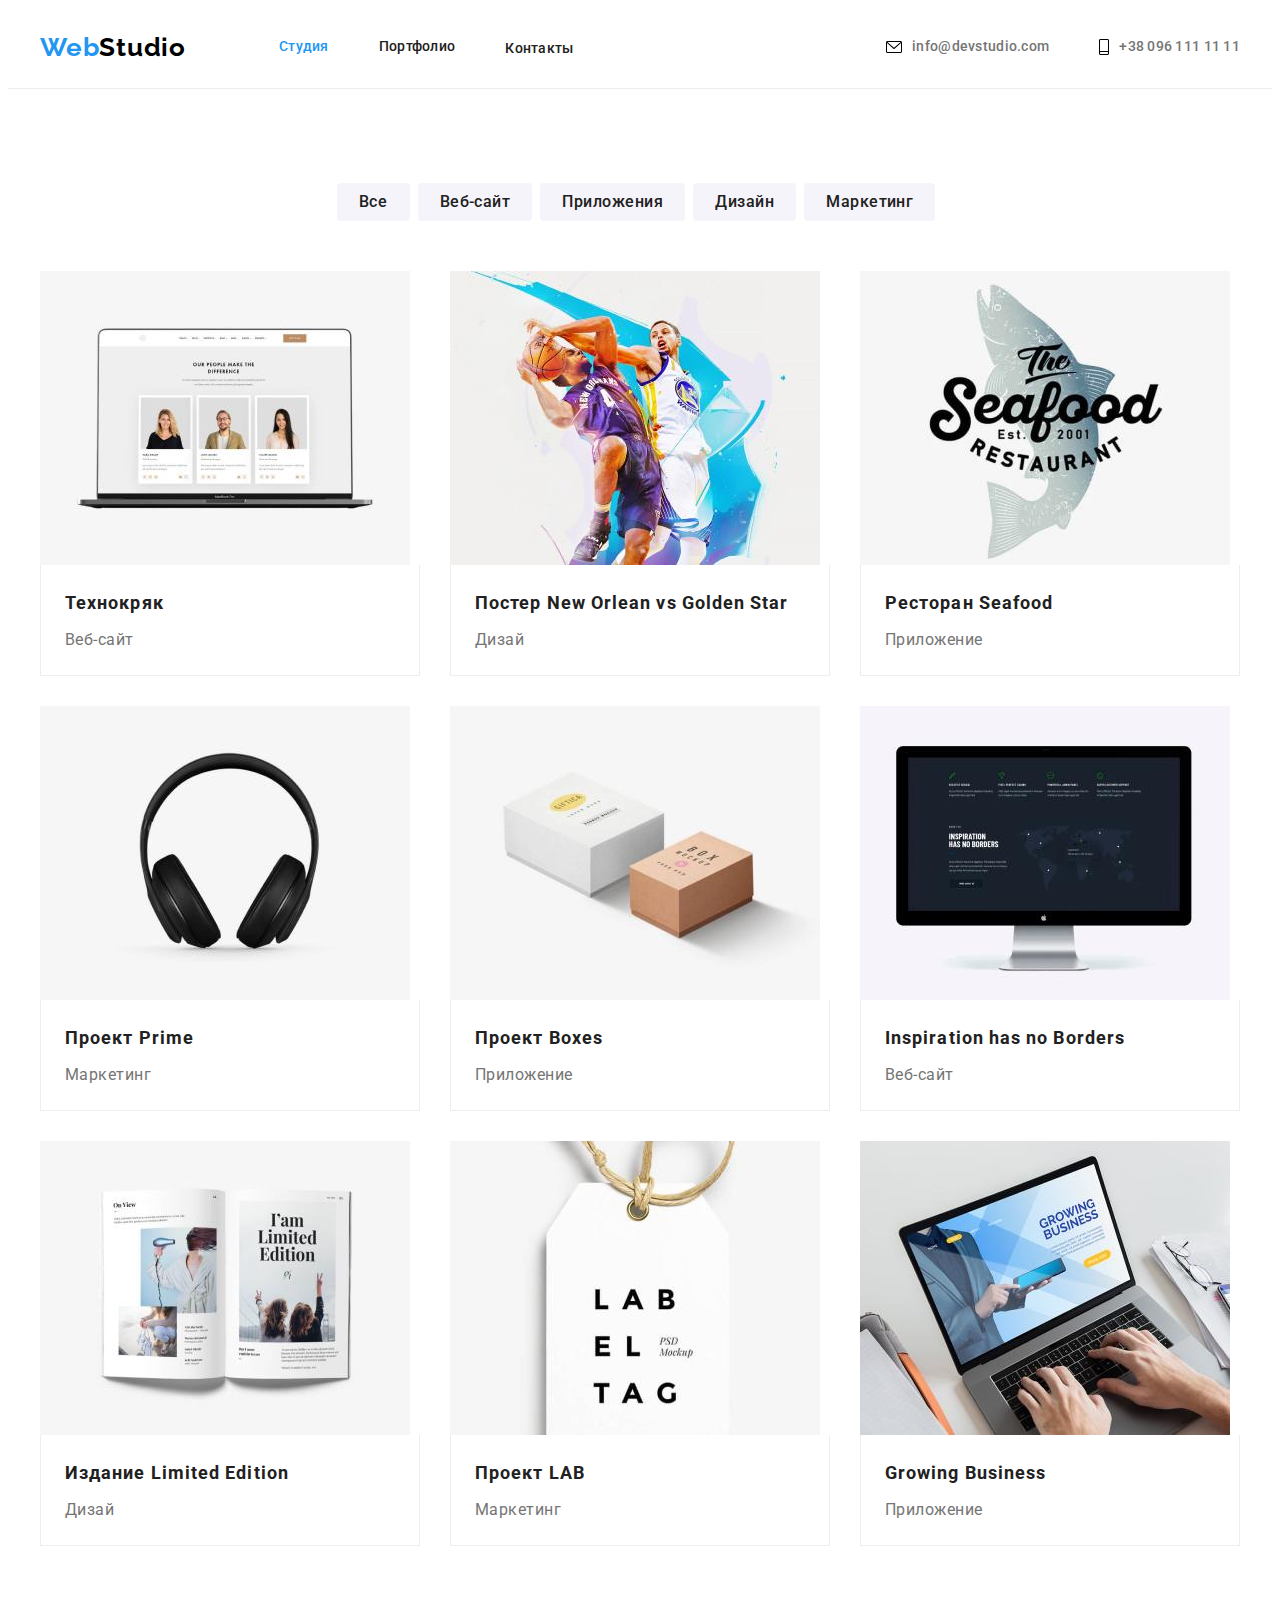
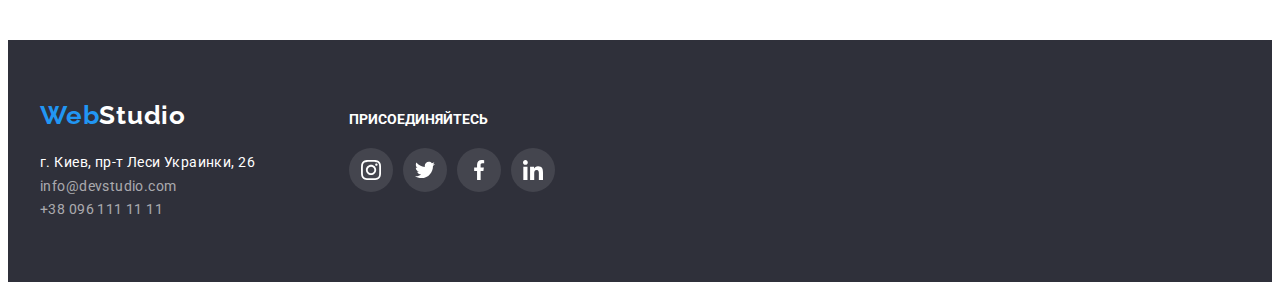
==== portfolio.html @ 243993ba "homework" ====
<!DOCTYPE html>
<html lang="ru">

<head>
    <meta charset="UTF-8">
    <meta http-equiv="X-UA-Compatible" content="IE=edge">
    <meta name="viewport" content="width=device-width, initial-scale=1.0">
    <title lang="en">WebStudio</title>
    <link rel="preconnect" href="https://fonts.googleapis.com">
    <link rel="preconnect" href="https://fonts.gstatic.com" crossorigin>
    <link href="https://fonts.googleapis.com/css2?family=Raleway:wght@700&family=Roboto:wght@400;500;700;900&display=swap" rel="stylesheet">
    <link rel="stylesheet" href="https://cdnjs.cloudflare.com/ajax/libs/modern-normalize/1.1.0/modern-normalize.min.css"
        integrity="sha512-wpPYUAdjBVSE4KJnH1VR1HeZfpl1ub8YT/NKx4PuQ5NmX2tKuGu6U/JRp5y+Y8XG2tV+wKQpNHVUX03MfMFn9Q=="
        crossorigin="anonymous" referrerpolicy="no-referrer" />
    <link rel="stylesheet" href="./css/style.css">
</head>
<body>
<header class="header cursor">
    <div class="container header-container">
        <nav class="header-nav">
            <a href="./index.html" lang="en" class="site-nav-link"><span>Web</span><span
                    class="header-second">Studio</span></a>
                    <ul class="site-nav"> 
                        <li class="nav-item">
                            <a rel="nofollow" class="site-nav-item-studio  current" href="./index.html" target="_blank">Студия</a>
                        </li>
                        <li class="nav-item">
                            <a rel="nofollow" class="site-item-link" href="./portfolio.html">Портфолио</a>
                        </li>
                        <li class="nav-item">
                            <a class="site-item-link" href="">Контакты</a>
                        </li>
                    </ul>
                    </nav>
                    <ul class="header-conntacts">
                        <li class="nav-item logo-mail">
                            <a class="contact header-contact" href="mailto:info@devstudio.com">info@devstudio.com</a>
                        </li>
                        <li class="header-container logo-tel">
                            <a class="contact header-contact"  href="tel:+380961111111">+38 096 111 11 11</a>
                        </li>
                    </ul>
    </div>
</header>
<main>
    <section class="section">
        <div class="container">
        <h2 class="visually-hidden">Галерея</h2>
        <ul class="btn-container">     
            <li class="btn-portfolio">  
            <button class="btn-item btn-black btn-white btn-shadow cursor" type="button">Все</button>
            </li>
            <li class="btn-portfolio">
            <button class="btn-item btn-black btn-white btn-shadow cursor" type="button">Веб-сайт</button>
            </li>
            <li class="btn-portfolio">
            <button class="btn-item btn-black btn-white btn-shadow cursor" type="button">Приложения</button>
            </li>
            <li class="btn-portfolio">
            <button class="btn-item btn-black btn-white btn-shadow cursor" type="button">Дизайн</button>
            </li>
            <li class="btn-portfolio">
            <button class="btn-item btn-black btn-white btn-shadow cursor" type="button">Маркетинг</button>
            </li>
        </ul>
        <ul class="gallery-list">
            <li class="gallery-item">
                <a>
                <img src="./img/img1.jpg" alt="Computer" width="370">
                <div class="gallery-card">
                <h3 class="gallery-title">Технокряк</h3>
                <p class="gallery-text">Веб-сайт</p>
                </div>
                </a>
            </li>
            <li class="gallery-item">
                <a>
                <img src="./img/img2.jpg" alt="Basketball" width="370">
                <div class="gallery-card">
                <h3 class="gallery-title">Постер<span lang="en"> New Orlean vs Golden Star</span></h3>
                <p class="gallery-text">Дизай</p>
                </div>
                </a>
            </li>
            <li class="gallery-item">
                <a>
                <img src="./img/img3.jpg" alt="Seafood" width="370">
                <div class="gallery-card">
                <h3 class="gallery-title">Ресторан <span lang="en"> Seafood</span></h3>
                <p class="gallery-text">Приложение</p>
                </div>
                </a>
            </li>
            <li class="gallery-item">
                <a>
                <img src="./img/img4.jpg" alt="Headphones" width="370">
                <div class="gallery-card">
                <h3 class="gallery-title">Проект <span lang="en">Prime</span></h3>
                <p class="gallery-text">Маркетинг</p>
                </div>
                </a>
            </li>
            <li class="gallery-item">
                <a>
                <img src="./img/img5.jpg" alt="Boxes" width="370">
                <div class="gallery-card">
                <h3 class="gallery-title">Проект <span lang="en">Boxes</span></h3>
                <p class="gallery-text">Приложение</p>
                </div>
                </a>
            </li>
            <li class="gallery-item">
                <a>
                <img src="./img/img6.jpg" alt="Monitore" width="370">
                <div class="gallery-card">
                <h3 class="gallery-title"><span lang="en">Inspiration has no Borders</span></h3>
                <p class="gallery-text">Веб-сайт</p>
                </div>
                </a>
            </li>
            <li class="gallery-item">
                <a>
                <img src="./img/img7.jpg" alt="Book" width="370">
                <div class="gallery-card">
                <h3 class="gallery-title">Издание <span lang="en">Limited Edition</span></h3>
                <p class="gallery-text">Дизай</p>
                </div>
                </a>
            </li>
            <li class="gallery-item">
                <a>
                <img src="./img/img8.jpg" alt="Label" width="370">
                <div class="gallery-card">
                <h3 class="gallery-title">Проект <span lang="en">LAB</span></h3>
                <p class="gallery-text">Маркетинг</p>
                </div>
                </a>
            </li>
            <li class="gallery-item">
                <a>
                <img src="./img/img9.jpg" alt="Work on computer" width="370">
                <div class="gallery-card">
                <h3 class="gallery-title"><span lang="en">Growing Business</span></h3>
                <p class="gallery-text">Приложение</p>
                </div>
                </a>
            </li>
        </ul>
        </div>
    </section>
</main>
<footer class="footer">
    <div class="container footer-container">
        <div class="bootom-address">
    <a href="./index.html" lang="en" class="site-nav-link"><span>Web</span><span class="footer-second">Studio</span></a>
    <ul class="contact contact-footer">
        <li>
            <a class="contact footer-contact-address" rel="nofollow" href="https://goo.gl/maps/RQNWH9hSLdEnsy7u5" target="_blank">г. Киев, пр-т Леси Украинки, 26</a>
        </li>
        <li class="contact-footer-information">
            <a class="contact footer-contact" href="mailto:info@devstudio.com">info@devstudio.com</a>
        </li>
        <li class="contact-footer-information">
            <a class="contact footer-contact" href="tel:+380961111111">+38 096 111 11 11</a>
        </li>
        </div>
    </ul>
    <div class="footer-icon">
        <h3 class="footer-icon-title">Присоединяйтесь</h3>
        <ul class="footer-list-icon">
            <li class="social-item">
                <a  href=""  class="social-link-footer">
                    <svg class="social-icon-footer" width="20" height="20" >
                        <use href="./img/icon-web.svg#icon-instagram">
                        </use>                        
                    </svg>
                </a>
            </li>  
            <li class="social-item">
                <a  href=""  class="social-link-footer">
                    <svg class="social-icon-footer" width="20" height="20" >
                        <use href="./img/icon-web.svg#icon-twitter">
                        </use>                        
                    </svg>
                </a>
            </li> 
            <li class="social-item">
                <a  href=""  class="social-link-footer">
                    <svg class="social-icon-footer" width="20" height="20" >
                        <use href="./img/icon-web.svg#icon-facebook">
                        </use>                        
                    </svg>
                </a>
            </li> 
            <li class="social-item">
                <a  href=""  class="social-link-footer">
                    <svg class="social-icon-footer" width="20" height="20" >
                        <use href="./img/icon-web.svg#icon-linkedin">
                        </use>                        
                    </svg>
                </a>
            </li>       
        </ul>
        </div>
    </div>
</footer>
</body>
</html>
---- css/style.css ----
:root {
    --header-color: #ffffff;
    --primary-text-color: #757575;
    --second-text-color: #000000;
    --third-text-color: #9da4bd;
    --primary-title-color: #ffffff;
    --secondary-title-color: #212121;
    --accent-color: #2196f3;
  }
  
  p,
  h1,
  h2,
  h3,
  h4,
  h5,
  h6 {
    margin: 0;
  }
  
  ul {
    margin: 0;
    padding: 0;
    list-style: none;
  }
  
  img {
    display: block;
    max-width: 100%;
    height: auto;
  }
  
  body {
    font-family: "Roboto", sans-serif;
  }
  a{
    text-decoration: none;
  }
  
  .container {
    width: 1200px;
    padding-left: 15px;
    padding-right: 15px;
    margin: 0 auto;
  }
  
  .visually-hidden {
    position: absolute;
    white-space: nowrap;
    width: 1px;
    height: 1px;
    overflow: hidden;
    border: 0;
    padding: 0;
    clip: rect(0 0 0 0);
    clip-path: inset(50%);
    margin: -1px;
  }
  .site-item-link:hover,
  .site-item-link:focus {
    color: var(--accent-color);
  }
  
  .contact:hover,
  .contact:focus {
    color: var(--accent-color);
  }
  
  .btn-shadow:hover,
  .btn-shadow:focus {
    filter: drop-shadow(0px 4px 4px rgba(0, 0, 0, 0.25));
  }
  
  .cursor {
    cursor: pointer;
  }
  .current{
    color: var(--accent-color)
  }
  
  /* -------------header-------------- */
  
  .site-nav {
    display: flex;
  }

  .header-nav {
    display: flex;
    align-items: center;
  }
  
  .header-container {
    display: flex;
  }
  
  .header-conntacts {
    display: flex;
    margin-left: auto;
    align-items: center;;
  }
  
  
  
  .nav-item:not(:last-child) {
    margin-right: 50px;
    display: flex;
    align-items: center;

  }
  
  .header {
    padding-top: 24px;
    padding-bottom: 25px;
    border-bottom: 1px solid #ececec;
  }
  
  .site-nav-link { 
    font-family: Raleway, sans-serif;
    font-style: normal;
    font-weight: 700;
    font-size: 26px;
    line-height: 1.19;
    letter-spacing: 0.03em;
    color: var(--accent-color);
    margin-right: 93px;}
  
  .header-second {
    color: var(--second-text-color);
  }
  
  .site-item-link {
    font-weight: 500;
    font-size: 14px;
    line-height: 1.14;
    letter-spacing: 0.02em;
    color: var(--secondary-title-color);
  }
  .site-nav-item-studio {
    font-weight: 500;
    font-size: 14px;
    line-height: 1.14;
    letter-spacing: 0.02em;
  }
  
  .header-link:hover,
  .header-link:focus {
    color: var(--accent-color);
  }
  
  .header-contact {
    font-weight: 500;
    font-size: 14px;
    line-height: 1.14;
    letter-spacing: 0.02em;
    color: var(--primary-text-color);
    display: flex;
    justify-content: center;
    align-items: center;
  }
  .header-conntacts{
  padding: 0%;
  align-items: center;
  }

  .social-item{
    width: 44px;
    height: 44px;
    margin-right: 10px;
  }
 
  .social-item:last-child{
  margin-right: 0;
  }
  .master-social{

  }
  .social-list{
  display: flex;
  justify-content: center;
  }
  .social-link{
    width: 100%;
    height: 100%;
    border-radius: 50%;
    display:flex;
    align-items: center;
    justify-content: center;
   

  }
  .social-link:hover,.social-link:focus{
   background-color:var(--accent-color);
  }
  .social-link:hover .social-icon,
  .social-link:focus .social-icon
  {
    fill: #ffffff;
  }
  .social-icon{
    fill: #AFB1B8;
  }
  .social-icon-footer{
    fill:#ffffff;
  }
  .social-link-footer{
    width: 100%;
    height: 100%;
    border-radius: 50%;
    display:flex;
    align-items: center;
    justify-content: center;
    background-color: rgba(255, 255, 255, 0.1);
  }
  .social-link-footer:hover,.social-link-footer:focus{
    background-color: var(--accent-color);
   }
  /* -------------hero-------------- */
  
  .section-hero {
    max-width: 1600px;
    background-color: #2f303a;
    height: 600px;
    align-items: center;
    margin-right: auto;
    margin-left: auto;
    padding-top: 200px;
    padding-bottom: 200px;
    background-image:linear-gradient(rgba(47, 48, 58, 0.4),rgba(47, 48, 58, 0.4)), url(../images/herobg.jpg); 
    background-position: center;
    background-repeat: no-repeat;
    background-size: cover;
  }
  
  .hero-title {
    font-weight: 900;
    font-size: 44px;
    line-height: 1.36;
    text-align: center;
    letter-spacing: 0.06em;
    text-transform: uppercase;
    color: var(--primary-title-color);
  }
  
  .hero-btn {
    font-family: Roboto, sans-serif;
    font-style: normal;
    font-weight: 700;
    font-size: 16px;
    line-height: 1.87;
    display: flex;
    align-items: center;
    text-align: center;
    letter-spacing: 0.06em;
    color: var(--primary-title-color);
    background: var(--accent-color);
  }
  
  .btn-index {
    border: 1px var(--second-text-color);
    border-radius: 5px;
    min-width: 200px;
    margin: 0 auto;
    height: 50px;
    padding-top: 10px;
    padding-right: 32px;
    padding-bottom: 10px;
    padding-left: 32px;
    margin-top: 30px;
  }
 
  /* -------------about-------------- */
  .icone-background{
    display: flex;
  }
  .section.section-project {
    padding-top: 0;
}
.section-team{
  background-color: #f5f4fa;  
}
.section {
  padding-top: 94px;
  padding-bottom: 94px;}
  /* --------SECTION CLIENTS------ */
.section-clients{
  display: flex;
}
.clients-title {
  font-weight: 700;
  font-size: 36px;
  line-height: 1.17;
  text-align: center;
  letter-spacing: 0.03em;
  color: var(--secondary-title-color);
  margin-bottom: 50px; 
}
.section-clients .clients-box {
  width: calc((100% - 150px) / 6);
  margin-right: 30px;
  margin-bottom: 30px;
}
.clients-name {
  display: flex;
  justify-content: center;
  align-items: center;
  height: 92px;
  width: 170px;
  border: 1px solid #afb1b8;
  border-radius: 4px;
  color: var(--standart-color-icon);
}

.clients-name:hover .clients-icon,
.clients-name:focus .clients-icon
{
  fill: var(--accent-color);
}
.clients-icon{
  fill: #afb1b8;
}
.clients-name:hover,
.clients-name:focus {
  border-color: var(--accent-color);
  color: var(--accent-color);
}
.section-clients .clients-box:nth-child(6n) {
  margin-right: 0;
}

.section-clients .clients-box:nth-last-child(-n + 6) {
  margin-bottom: 0;
}
  .about-list {
    display: flex;
    align-items: center;
  }
  
  .about-container {
    width: 270px;

  }
  .about-container:not(:last-child) {
    margin-right: 30px;
  }
 /* -----------------box-icon---------------- */
 .box-antena::before{
  display:block;
  content: "";
  width: 270px;
  height: 120px;
  background-color:#F5F4FA;
  border-radius: 4px;
  background-image: url(../icomoon/SVG/antenna-1-1.svg);
  background-repeat: no-repeat;
  margin-bottom: 30px;
  margin-right: 30px;
  background-position:center;
  background-size: 70px;
}
.box-clock::before{
  display:block;
  content: "";
  width: 270px;
  height: 120px;
  background-color:#F5F4FA;
  border-radius: 4px;
  background-image: url(../icomoon/SVG/clock-1-1.svg);
  background-repeat: no-repeat;
  margin-right: 30px;
  margin-bottom: 30px;
  background-position:center;
  background-size: 70px;
}
.box-diagram::before{
  display:block;
  content: "";
  width: 270px;
  height: 120px;
  background-color:#F5F4FA;
  border-radius: 4px;
  background-image: url(../icomoon/SVG/diagram-1-1.svg);
  background-repeat: no-repeat;
  margin-right: 30px;
  margin-bottom: 30px;
  background-position:center;
  background-size: 70px;
}
.box-astronaut::before{
  display:block;
  content: "";
  width: 270px;
  height: 120px;
  background-color:#F5F4FA;
  border-radius: 4px;
  background-image: url(../icomoon/SVG/astronaut-1-1.svg);
  background-repeat: no-repeat;
  background-position:center;
  margin-bottom: 30px;
  background-size: 70px;
}
 
.logo-mail::before{
  display:flex;
  content:"";
  width: 16px;
  height: 12px;
  background-image: url(../icomoon/SVG/envelope\ \(hover\)\ \(1\).svg);
  background-repeat: no-repeat;
  background-position:center;
  margin-right:10px;
}

.logo-tel::before{
  display:flex;
  content:"";
  width: 10px;
  height: 16px;
  background-image: url(../icomoon/SVG/Vector\ \(1\).svg);
  background-repeat: no-repeat;
  background-position:center;
  margin-right: 10px;
  color: #2196f3;
  }
  
  .logo.tel::before:focus,
  .logo.tel::before:hover{
    color: var(--accent-color);
  }
  .logo.tel:focus,
  .logo.tel:hover{
    color: var(--primary-text-color);
  }

  .about-title {
    font-weight: 700;
    font-size: 14px;
    line-height: 1.14;
    letter-spacing: 0.03em;
    text-transform: uppercase;
    color: var(--secondary-title-color);
  }
  
  .about-text {
    font-weight: 400;
    font-size: 14px;
    line-height: 1.71;
    letter-spacing: 0.03em;
    margin-top: 10px;
    color: var(--primary-text-color);
  }
  
  /* -------------project-------------- */
  
  .project-title {
    border: 64px;
  }
  
  .img-list-container {
    display: flex;
    margin-top: 50px;
  }
  
  .img-list:not(:last-child) {
    margin-right: 30px;
  }
  
  .project-title {
    font-weight: 700;
    font-size: 36px;
    line-height: 1.17;
    text-align: center;
    letter-spacing: 0.03em;
    color: var(--secondary-title-color);
  }
  
  /* -------------team-------------- */
  
  
  .team-container {
    display: flex;
    margin-top: 50px;
  }
  
  .team-information:not(:last-child) {
    margin-right: 30px;
  }
  
  .team-text {
    margin-top:10px;
  }
  
  .team-list {
    padding-top: 30px;
    padding-bottom: 30px;
  }
  
  .team-shadow {
    background: var(--primary-title-color);
    box-shadow: 0px 1px 3px rgba(0, 0, 0, 0.12), 0px 1px 1px rgba(0, 0, 0, 0.14),
      0px 2px 1px rgba(0, 0, 0, 0.2);
    border-radius: 0px 0px 4px 4px;
  }
  
  .team-title {
    font-weight: 700;
    font-size: 36px;
    line-height: 1.17;
    text-align: center;
    letter-spacing: 0.03em;
    color: var(--secondary-title-color);
  }
  
  .team-name {
    font-weight: 500;
    font-size: 16px;
    line-height: 1.19;
    text-align: center;
    letter-spacing: 0.03em;
    color: var(--secondary-title-color);
  }
  
  .team-text {
    font-weight: 400;
    font-size: 16px;
    line-height: 1.19;
    text-align: center;
    letter-spacing: 0.03em;
    color: var(--primary-text-color);
    margin-bottom: 16px;
  }
  
  /* -------------footer-------------- */
  .footer-icon{
    margin-left: 70px;
  }
  .footer-second {
    color: var(--header-color);
  }
  
  .footer-contact {
    font-weight: 400;
    font-size: 14px;
    line-height: 1.7;
    letter-spacing: 0.03em;
    color: rgba(255, 255, 255, 0.6);
  }
  
  .footer-contact-address {
    font-weight: 400;
    font-size: 14px;
    line-height: 1.71;
    letter-spacing: 0.03em;
    color: var(--header-color);
  }
  
  .footer {
    background-color: #2f303a;
    padding-bottom: 60px;
    padding-top: 60px;
    display: flex;
    align-items: baseline;

  }
  .contact-footer{
    margin-top: 20px;
  }

  /* ------------footer-icon---------*/
  .footer-container{
    display: flex;
    align-items: baseline;
  }
  
.footer-icon-title {
  margin-top: 0;
  margin-bottom: 20px;
  font-weight: 700;
  font-size: 14px;
  line-height: 1.14;
  text-transform: uppercase;
  color: var(--primary-title-color);
}

.footer-list-icon {
  display: flex;
  margin-top: 0;
  margin-bottom: 0;
  align-items: center;
  margin-left: auto;
  margin-right: auto;
  padding-left: 0;
}

.footer-list-icon-item .link {
  display: flex;
  width: calc((100%-30px) / 9);
  padding: 12px;
  width: 44px;
  height: 44px;
  color: var(--primary-title-color);
  background-color: rgba(255, 255, 255, 0.1);
  border-radius: 50%;
}

.footer-list-icon-item:not(:last-child) {
  margin-right: 10px;
}


.footer-list-icon-item:hover,
.footer-list-icon-item:focus {
  background: var(--accent-color);
}

  
  /* -------------portfolio-------------- */
  
  /* -------------btn-------------- */
  
  .footer-portfolio {
    margin-top: 94px;
  }
  
  .saction-gallery  {
    padding-top: 94px;
    padding-bottom: 94px;
  }
  
  .btn-container {
    display: flex;
    justify-content: center;
    margin-bottom: 50px;
  }
  
  .btn-portfolio {
    margin-right: 8px;
  }
  
  .btn-item {
    height: 38px;
    min-width: 73px;
    background: #f5f4fa;
    border: 1px var(--second-text-color);
    border-radius: 4px;
    padding: 6px 22px;
  }
  
  .btn-black {
    font-family: Roboto, sans-serif;
    font-style: normal;
    font-weight: 500;
    font-size: 16px;
    line-height: 1.62;
    text-align: center;
    letter-spacing: 0.03em;
    color: var(--secondary-title-color);
  }
  
  .btn-white:focus,
  .btn-white:hover {
    font-family: Roboto, sans-serif;
    font-style: normal;
    font-weight: 500;
    font-size: 16px;
    line-height: 1.62;
    text-align: center;
    letter-spacing: 0.03em;
    color: var(--header-color);
    background-color: var(--accent-color);
  }
  
  /* -------------gallery-------------- */
  
  .gallery-title {
    font-weight: 700;
    font-size: 18px;
    line-height: 2;
    letter-spacing: 0.06em;
    color: var(--secondary-title-color);
  }
  
  .gallery-text {
    margin-top:  4px;
  }
  
  .gallery-text {
    font-weight: 400;
    font-size: 16px;
    line-height: 1.87;
    letter-spacing: 0.03em;
    color: var(--primary-text-color);
  }
  
  .gallery-list {
    display: flex;
    flex-wrap: wrap;
    margin-right: -30px;
    margin-bottom: -30px;
  }
  
  .gallery-item {
    flex-basis: calc(100% / 3 - 30px);
    margin-right: 30px;
    margin-bottom: 30px;
  }
  
  .gallery-card {
    padding: 20px 24px 20px 24px;
    border-left: 1px solid #eeeeee;
    border-right: 1px solid #eeeeee;
    border-bottom: 1px solid #eeeeee;
  }
  /* -------------footer-------------- */
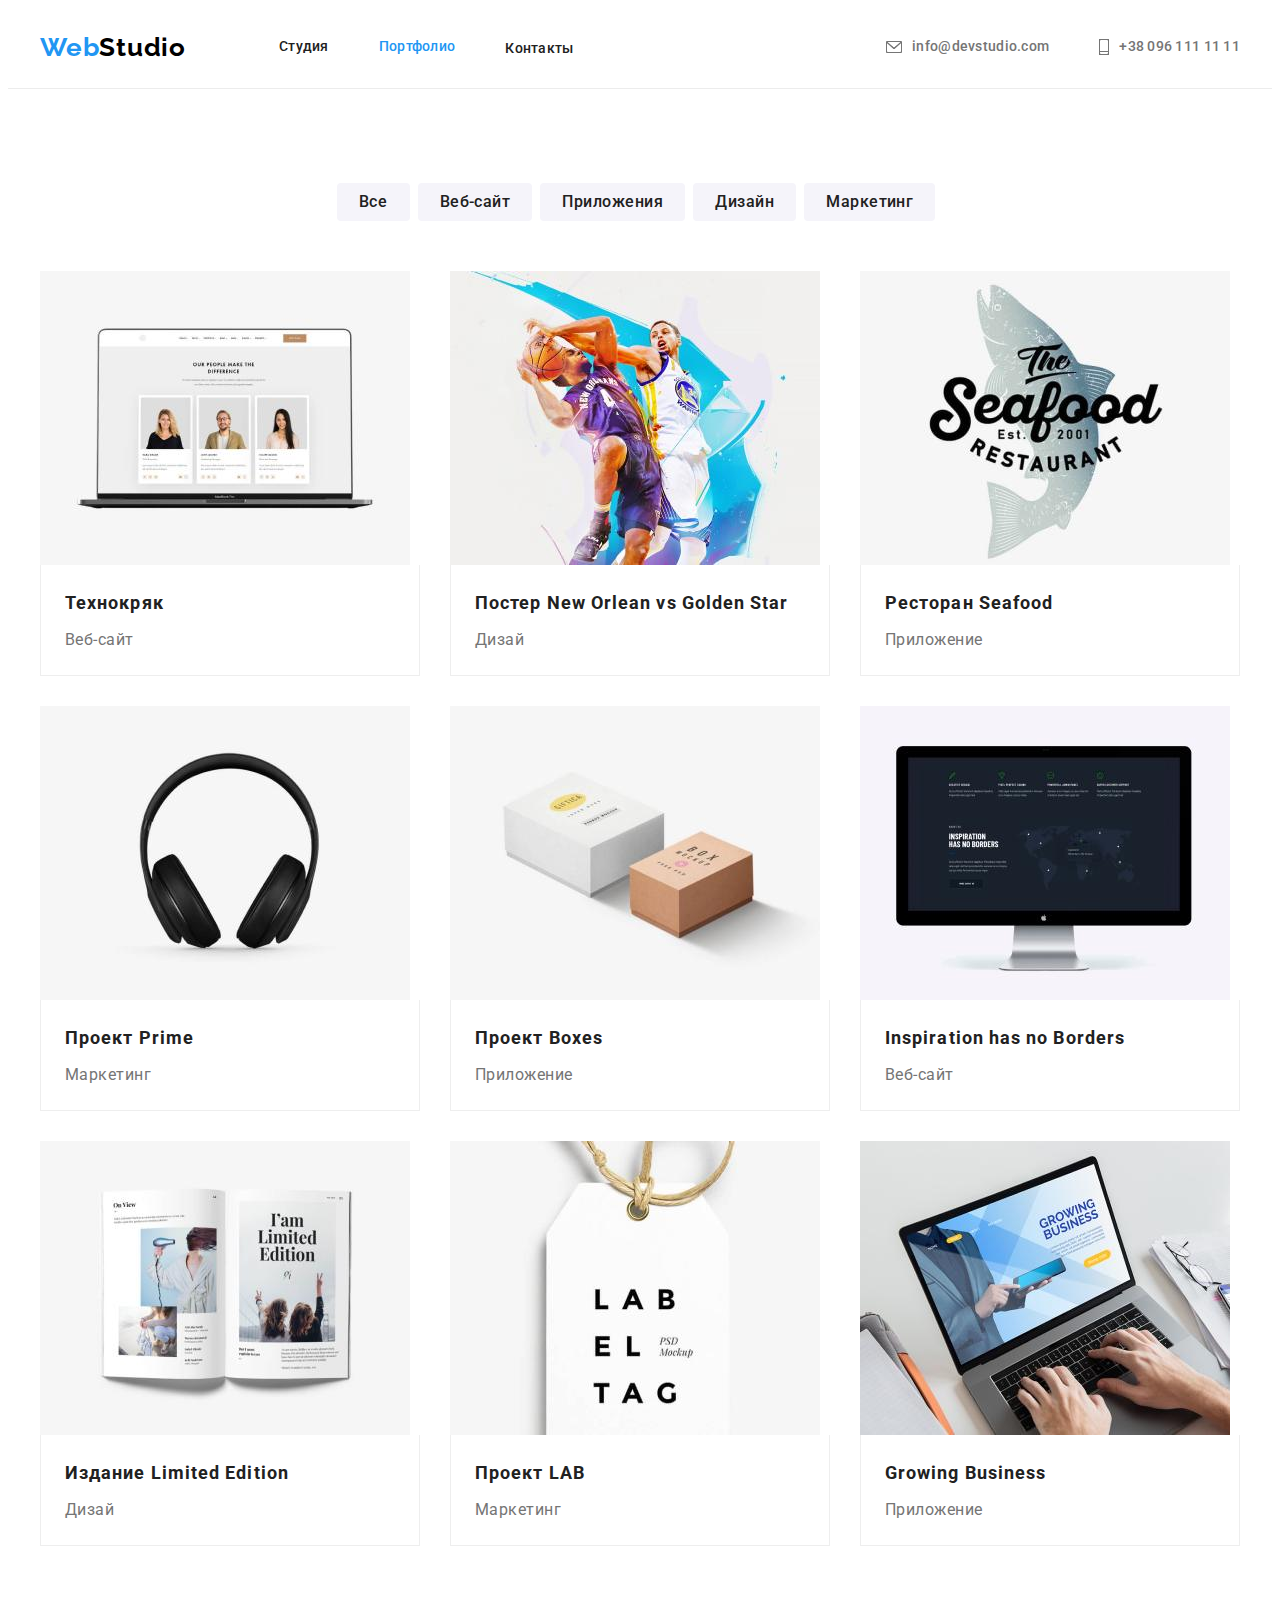
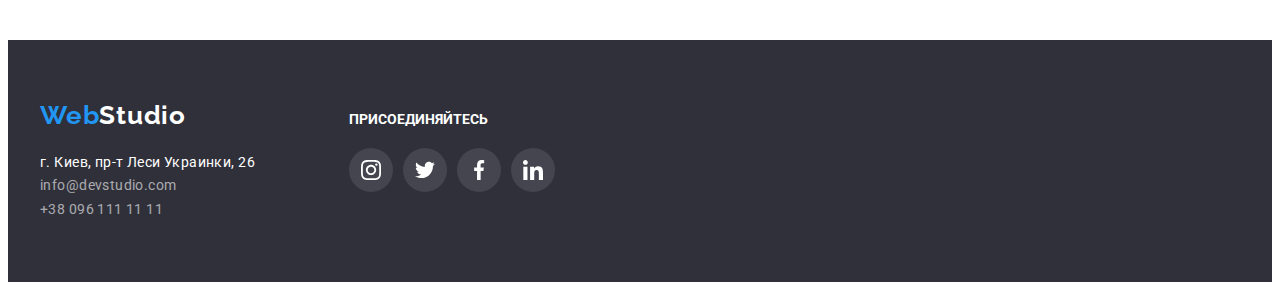
==== commit 4fe3c1fa: "shadow" ====
--- a/portfolio.html
+++ b/portfolio.html
@@ -22,10 +22,10 @@
                     class="header-second">Studio</span></a>
                     <ul class="site-nav"> 
                         <li class="nav-item">
-                            <a rel="nofollow" class="site-nav-item-studio  current" href="./index.html" target="_blank">Студия</a>
-                        </li>
-                        <li class="nav-item">
-                            <a rel="nofollow" class="site-item-link" href="./portfolio.html">Портфолио</a>
+                            <a rel="nofollow" class="site-item-link" href="./index.html" target="_blank">Студия</a>
+                        </li>
+                        <li class="nav-item">
+                            <a rel="nofollow" class="site-nav-item-studio current" href="./portfolio.html">Портфолио</a>
                         </li>
                         <li class="nav-item">
                             <a class="site-item-link" href="">Контакты</a>
@@ -33,11 +33,17 @@
                     </ul>
                     </nav>
                     <ul class="header-conntacts">
-                        <li class="nav-item logo-mail">
-                            <a class="contact header-contact" href="mailto:info@devstudio.com">info@devstudio.com</a>
-                        </li>
-                        <li class="header-container logo-tel">
-                            <a class="contact header-contact"  href="tel:+380961111111">+38 096 111 11 11</a>
+                        <li class="nav-item">
+                            <a class="contact header-contact" href="mailto:info@devstudio.com">
+                                <svg  class="logo-mail">
+                                <path d="M14.5 0H1.50001C0.672854 0 0 0.672853 0 1.50001V10.5C0 11.3271 0.672854 12 1.50001 12H14.5C15.3271 12 16 11.3271 16 10.5V1.50001C16 0.672853 15.3271 0 14.5 0V0ZM14.5 0.999994C14.5679 0.999994 14.6325 1.01409 14.6916 1.0387L8 6.83838L1.30833 1.0387C1.36742 1.01412 1.43204 0.999994 1.49998 0.999994H14.5ZM14.5 11H1.50001C1.22414 11 0.999996 10.7759 0.999996 10.5V2.09521L7.67236 7.87792C7.76661 7.95944 7.8833 7.99999 8 7.99999C8.1167 7.99999 8.23339 7.95948 8.32764 7.87792L15 2.09521V10.5C15 10.7759 14.7759 11 14.5 11V11Z"/>
+                                </svg>info@devstudio.com</a></li>
+                        <li class="header-container">
+                            <a class="contact header-contact"  href="tel:+380961111111">
+                                <svg class="logo-tel">
+                                <path d="M8.5 0H1.5C0.672848 0 0 0.672848 0 1.5V14.5C0 15.3272 0.672848 16 1.5 16H8.5C9.32715 16 10 15.3272 10 14.5V1.5C10 0.672848 9.32715 0 8.5 0ZM1.5 1H8.5C8.77588 1 9 1.22412 9 1.5V12H1V1.5C1 1.22412 1.22412 1 1.5 1ZM8.5 15H1.5C1.22412 15 1 14.7759 1 14.5V13H9V14.5C9 14.7759 8.77588 15 8.5 15Z"/>
+                                </svg>
+                                +38 096 111 11 11</a>
                         </li>
                     </ul>
     </div>
@@ -48,24 +54,24 @@
         <h2 class="visually-hidden">Галерея</h2>
         <ul class="btn-container">     
             <li class="btn-portfolio">  
-            <button class="btn-item btn-black btn-white btn-shadow cursor" type="button">Все</button>
-            </li>
-            <li class="btn-portfolio">
-            <button class="btn-item btn-black btn-white btn-shadow cursor" type="button">Веб-сайт</button>
-            </li>
-            <li class="btn-portfolio">
-            <button class="btn-item btn-black btn-white btn-shadow cursor" type="button">Приложения</button>
-            </li>
-            <li class="btn-portfolio">
-            <button class="btn-item btn-black btn-white btn-shadow cursor" type="button">Дизайн</button>
-            </li>
-            <li class="btn-portfolio">
-            <button class="btn-item btn-black btn-white btn-shadow cursor" type="button">Маркетинг</button>
+            <button class="btn-item btn-black btn-white" type="button">Все</button>
+            </li>
+            <li class="btn-portfolio">
+            <button class="btn-item btn-black btn-white" type="button">Веб-сайт</button>
+            </li>
+            <li class="btn-portfolio">
+            <button class="btn-item btn-black btn-white" type="button">Приложения</button>
+            </li>
+            <li class="btn-portfolio">
+            <button class="btn-item btn-black btn-white" type="button">Дизайн</button>
+            </li>
+            <li class="btn-portfolio">
+            <button class="btn-item btn-black btn-white" type="button">Маркетинг</button>
             </li>
         </ul>
         <ul class="gallery-list">
-            <li class="gallery-item">
-                <a>
+            <li class="gallery-link gallery-item">
+                <a href="">
                 <img src="./img/img1.jpg" alt="Computer" width="370">
                 <div class="gallery-card">
                 <h3 class="gallery-title">Технокряк</h3>
@@ -73,8 +79,8 @@
                 </div>
                 </a>
             </li>
-            <li class="gallery-item">
-                <a>
+            <li class="gallery-link  gallery-item">
+                <a href="">
                 <img src="./img/img2.jpg" alt="Basketball" width="370">
                 <div class="gallery-card">
                 <h3 class="gallery-title">Постер<span lang="en"> New Orlean vs Golden Star</span></h3>
@@ -82,8 +88,8 @@
                 </div>
                 </a>
             </li>
-            <li class="gallery-item">
-                <a>
+            <li class="gallery-link  gallery-item">
+                <a href="">
                 <img src="./img/img3.jpg" alt="Seafood" width="370">
                 <div class="gallery-card">
                 <h3 class="gallery-title">Ресторан <span lang="en"> Seafood</span></h3>
@@ -91,8 +97,8 @@
                 </div>
                 </a>
             </li>
-            <li class="gallery-item">
-                <a>
+            <li class="gallery-link gallery-item">
+                <a href="">
                 <img src="./img/img4.jpg" alt="Headphones" width="370">
                 <div class="gallery-card">
                 <h3 class="gallery-title">Проект <span lang="en">Prime</span></h3>
@@ -100,8 +106,8 @@
                 </div>
                 </a>
             </li>
-            <li class="gallery-item">
-                <a>
+            <li class="gallery-link  gallery-item">
+                <a href="">
                 <img src="./img/img5.jpg" alt="Boxes" width="370">
                 <div class="gallery-card">
                 <h3 class="gallery-title">Проект <span lang="en">Boxes</span></h3>
@@ -109,8 +115,8 @@
                 </div>
                 </a>
             </li>
-            <li class="gallery-item">
-                <a>
+            <li class="gallery-link  gallery-item">
+                <a href="">
                 <img src="./img/img6.jpg" alt="Monitore" width="370">
                 <div class="gallery-card">
                 <h3 class="gallery-title"><span lang="en">Inspiration has no Borders</span></h3>
@@ -118,8 +124,8 @@
                 </div>
                 </a>
             </li>
-            <li class="gallery-item">
-                <a>
+            <li class="gallery-link gallery-item">
+                <a href="">
                 <img src="./img/img7.jpg" alt="Book" width="370">
                 <div class="gallery-card">
                 <h3 class="gallery-title">Издание <span lang="en">Limited Edition</span></h3>
@@ -127,8 +133,8 @@
                 </div>
                 </a>
             </li>
-            <li class="gallery-item">
-                <a>
+            <li class="gallery-link gallery-item">
+                <a href="">
                 <img src="./img/img8.jpg" alt="Label" width="370">
                 <div class="gallery-card">
                 <h3 class="gallery-title">Проект <span lang="en">LAB</span></h3>
@@ -136,8 +142,8 @@
                 </div>
                 </a>
             </li>
-            <li class="gallery-item">
-                <a>
+            <li class="gallery-link  gallery-item">
+                <a href="">
                 <img src="./img/img9.jpg" alt="Work on computer" width="370">
                 <div class="gallery-card">
                 <h3 class="gallery-title"><span lang="en">Growing Business</span></h3>
--- a/css/style.css
+++ b/css/style.css
@@ -60,20 +60,12 @@
   .site-item-link:focus {
     color: var(--accent-color);
   }
-  
   .contact:hover,
   .contact:focus {
     color: var(--accent-color);
   }
   
-  .btn-shadow:hover,
-  .btn-shadow:focus {
-    filter: drop-shadow(0px 4px 4px rgba(0, 0, 0, 0.25));
-  }
-  
-  .cursor {
-    cursor: pointer;
-  }
+  
   .current{
     color: var(--accent-color)
   }
@@ -95,19 +87,16 @@
   
   .header-conntacts {
     display: flex;
-    margin-left: auto;
-    align-items: center;;
-  }
-  
-  
-  
+    margin-left:auto;
+    align-items: center;
+  }  
   .nav-item:not(:last-child) {
     margin-right: 50px;
     display: flex;
     align-items: center;
 
   }
-  
+
   .header {
     padding-top: 24px;
     padding-bottom: 25px;
@@ -219,7 +208,6 @@
   .section-hero {
     max-width: 1600px;
     background-color: #2f303a;
-    height: 600px;
     align-items: center;
     margin-right: auto;
     margin-left: auto;
@@ -343,9 +331,8 @@
     margin-right: 30px;
   }
  /* -----------------box-icon---------------- */
- .box-antena::before{
+ .box-antena{
   display:block;
-  content: "";
   width: 270px;
   height: 120px;
   background-color:#F5F4FA;
@@ -357,9 +344,8 @@
   background-position:center;
   background-size: 70px;
 }
-.box-clock::before{
+.box-clock{
   display:block;
-  content: "";
   width: 270px;
   height: 120px;
   background-color:#F5F4FA;
@@ -371,9 +357,8 @@
   background-position:center;
   background-size: 70px;
 }
-.box-diagram::before{
+.box-diagram{
   display:block;
-  content: "";
   width: 270px;
   height: 120px;
   background-color:#F5F4FA;
@@ -385,9 +370,8 @@
   background-position:center;
   background-size: 70px;
 }
-.box-astronaut::before{
+.box-astronaut{
   display:block;
-  content: "";
   width: 270px;
   height: 120px;
   background-color:#F5F4FA;
@@ -399,37 +383,43 @@
   background-size: 70px;
 }
  
-.logo-mail::before{
+.logo-mail {
   display:flex;
   content:"";
   width: 16px;
   height: 12px;
-  background-image: url(../icomoon/SVG/envelope\ \(hover\)\ \(1\).svg);
+  background-image:url(../img/envelope\ \(hover\)\ \(1\).svg);
   background-repeat: no-repeat;
   background-position:center;
-  margin-right:10px;
-}
-
-.logo-tel::before{
+  margin-right: 10px;
+  fill: #757575;
+}
+
+.logo-tel{
   display:flex;
   content:"";
   width: 10px;
   height: 16px;
-  background-image: url(../icomoon/SVG/Vector\ \(1\).svg);
+  background-image: url(../img/Vector\ \(1\).svg);
   background-repeat: no-repeat;
   background-position:center;
   margin-right: 10px;
-  color: #2196f3;
-  }
-  
-  .logo.tel::before:focus,
-  .logo.tel::before:hover{
-    color: var(--accent-color);
-  }
-  .logo.tel:focus,
-  .logo.tel:hover{
-    color: var(--primary-text-color);
-  }
+
+  }
+  .logo-tel{
+    fill: #757575;
+   }
+   .logo-tel:hover,
+   .logo-tel:focus{
+     fill: #2196f3;}
+ 
+
+  .logo-mail{
+   fill:c;
+  }
+  .logo-mail:focus,
+  .logo-mail:hover{
+    fill: #2196f3;}
 
   .about-title {
     font-weight: 700;
@@ -637,10 +627,9 @@
   }
   
   .btn-item {
-    height: 38px;
+    border:transparent;
     min-width: 73px;
     background: #f5f4fa;
-    border: 1px var(--second-text-color);
     border-radius: 4px;
     padding: 6px 22px;
   }
@@ -658,13 +647,8 @@
   
   .btn-white:focus,
   .btn-white:hover {
-    font-family: Roboto, sans-serif;
-    font-style: normal;
-    font-weight: 500;
-    font-size: 16px;
-    line-height: 1.62;
-    text-align: center;
-    letter-spacing: 0.03em;
+    cursor: pointer;
+    filter: drop-shadow(0px 4px 4px rgba(0, 0, 0, 0.25));
     color: var(--header-color);
     background-color: var(--accent-color);
   }
@@ -703,7 +687,10 @@
     margin-right: 30px;
     margin-bottom: 30px;
   }
-  
+  .gallery-link:hover,
+  .gallery-link:focus {
+  box-shadow: 0px 1px 1px rgba(212, 69, 69, 0.12), 0px 4px 4px rgba(0, 0, 0, 0.06), 1px 4px 6px rgba(0, 0, 0, 0.16);
+  }
   .gallery-card {
     padding: 20px 24px 20px 24px;
     border-left: 1px solid #eeeeee;
